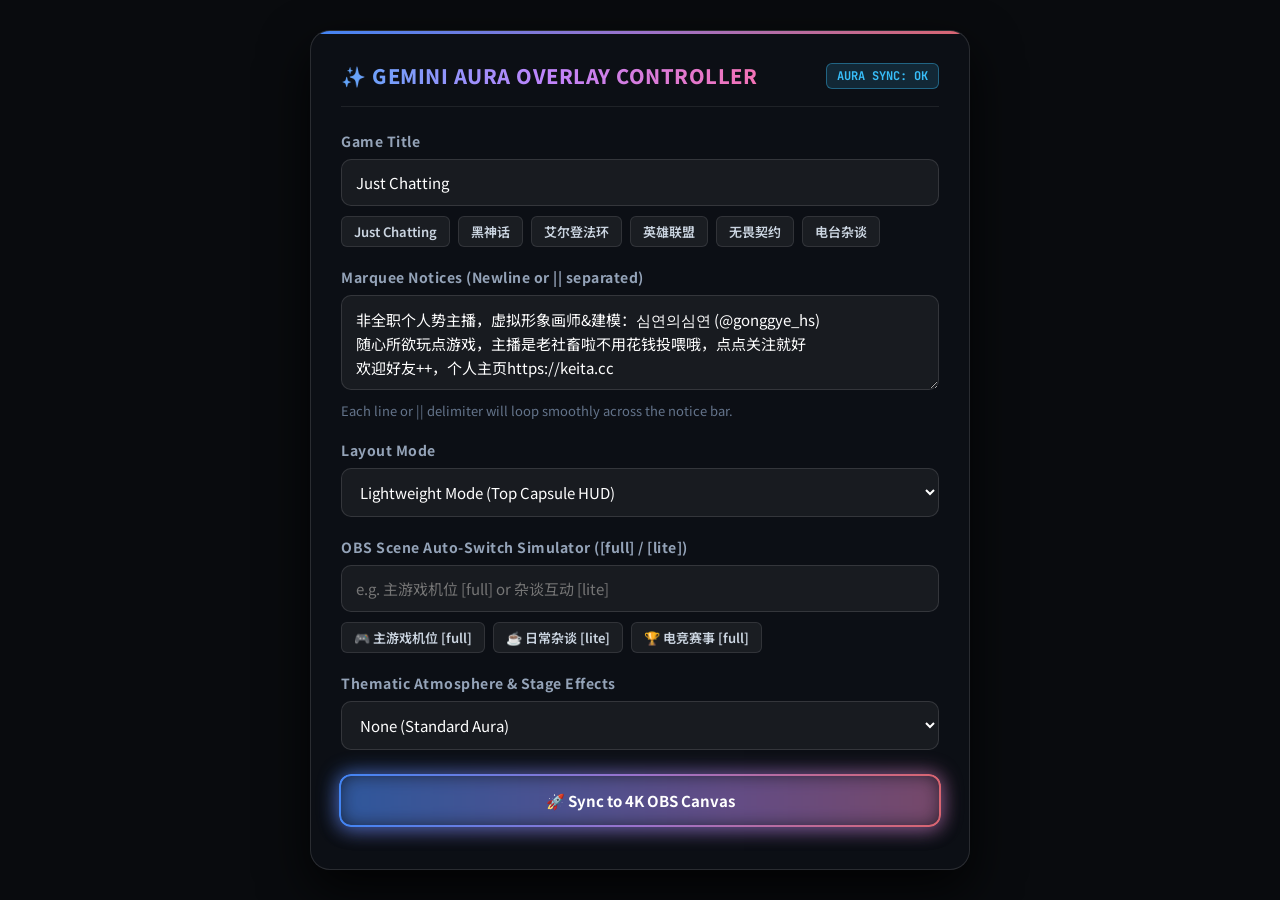
==== controller.html @ c2fd2134 "chore: update default domain, title, and notices configuration" ====
<!DOCTYPE html>
<html lang="zh-CN">
<head>
  <meta charset="UTF-8">
  <meta name="viewport" content="width=device-width, initial-scale=1.0">
  <title>Gemini Aura Edition - Overlay Controller</title>
  <style>
    @import url('https://fonts.googleapis.com/css2?family=Google+Sans:wght@500;700;900&family=Noto+Sans+SC:wght@500;700&family=JetBrains+Mono:wght@600&display=swap');

    * {
      box-sizing: border-box;
      margin: 0;
      padding: 0;
    }

    body {
      background: #090b0e;
      color: #f8fafc;
      font-family: 'Google Sans', 'Noto Sans SC', sans-serif;
      padding: 30px;
      display: flex;
      justify-content: center;
      min-height: 100vh;
    }

    .controller-chassis {
      width: 100%;
      max-width: 660px;
      background: rgba(13, 16, 23, 0.94);
      backdrop-filter: blur(24px);
      border: 1px solid rgba(255, 255, 255, 0.12);
      border-radius: 20px;
      padding: 30px;
      box-shadow: 0 20px 50px rgba(0, 0, 0, 0.8);
      position: relative;
      overflow: hidden;
    }

    /* Top rim light */
    .controller-chassis::before {
      content: '';
      position: absolute;
      top: 0;
      left: 0;
      right: 0;
      height: 3px;
      background: linear-gradient(90deg, #4285f4 0%, #9b72cb 50%, #d96570 100%);
    }

    .header-bar {
      display: flex;
      align-items: center;
      justify-content: space-between;
      border-bottom: 1px solid rgba(255, 255, 255, 0.08);
      padding-bottom: 16px;
      margin-bottom: 24px;
    }

    .header-title {
      font-size: 20px;
      font-weight: 800;
      background: linear-gradient(90deg, #60a5fa 0%, #c084fc 50%, #f472b6 100%);
      -webkit-background-clip: text;
      -webkit-text-fill-color: transparent;
      letter-spacing: 0.5px;
      display: flex;
      align-items: center;
      gap: 10px;
    }

    .status-badge {
      font-family: 'JetBrains Mono', monospace;
      font-size: 12px;
      font-weight: 700;
      background: rgba(56, 189, 248, 0.15);
      color: #38bdf8;
      border: 1px solid rgba(56, 189, 248, 0.4);
      padding: 4px 10px;
      border-radius: 6px;
    }

    .form-group {
      margin-bottom: 20px;
    }

    label {
      display: block;
      font-size: 14px;
      font-weight: 700;
      color: #94a3b8;
      margin-bottom: 8px;
      letter-spacing: 0.5px;
    }

    input, textarea, select {
      width: 100%;
      background: rgba(255, 255, 255, 0.05);
      border: 1px solid rgba(255, 255, 255, 0.12);
      border-radius: 10px;
      padding: 12px 14px;
      color: #fff;
      font-family: inherit;
      font-size: 15px;
      transition: all 0.2s;
    }

    input:focus, textarea:focus, select:focus {
      outline: none;
      border-color: #9b72cb;
      box-shadow: 0 0 14px rgba(155, 114, 203, 0.4);
      background: rgba(255, 255, 255, 0.08);
    }

    select option {
      background: #0d1017;
      color: #fff;
    }

    textarea {
      resize: vertical;
      min-height: 95px;
      line-height: 1.6;
    }

    .help-hint {
      font-size: 13px;
      color: #64748b;
      margin-top: 6px;
    }

    .button-row {
      display: flex;
      gap: 14px;
      margin-top: 26px;
    }

    button {
      flex: 1;
      padding: 14px 18px;
      border-radius: 10px;
      font-family: inherit;
      font-size: 15px;
      font-weight: 700;
      cursor: pointer;
      transition: all 0.15s;
    }

    .btn-submit {
      position: relative;
      background: rgba(18, 21, 28, 0.95);
      color: #ffffff;
      border: none;
      box-shadow: 0 4px 20px rgba(155, 114, 203, 0.4);
      overflow: visible;
      z-index: 1;
    }

    /* Conic rainbow border */
    .btn-submit::before {
      content: '';
      position: absolute;
      inset: -2px;
      border-radius: 12px;
      padding: 2px;
      background: linear-gradient(90deg, #4285f4, #9b72cb, #d96570, #f59e0b, #4285f4);
      background-size: 200% 100%;
      -webkit-mask: 
        linear-gradient(#fff 0 0) content-box, 
        linear-gradient(#fff 0 0);
      -webkit-mask-composite: xor;
      mask-composite: exclude;
      animation: rainbow-slide 3s linear infinite;
      pointer-events: none;
    }

    /* Rainbow halo */
    .btn-submit::after {
      content: '';
      position: absolute;
      inset: -4px;
      border-radius: 14px;
      background: linear-gradient(90deg, #4285f4, #9b72cb, #d96570, #f59e0b);
      background-size: 200% 100%;
      filter: blur(10px);
      opacity: 0.6;
      z-index: -1;
      animation: rainbow-slide 3s linear infinite;
      pointer-events: none;
    }

    @keyframes rainbow-slide {
      0% { background-position: 0% 50%; }
      100% { background-position: 200% 50%; }
    }

    .btn-submit:hover {
      transform: translateY(-1px);
    }

    .btn-submit:active {
      transform: translateY(1px);
    }

    .quick-preset-chips {
      display: flex;
      gap: 8px;
      flex-wrap: wrap;
      margin-top: 10px;
    }

    .preset-chip {
      background: rgba(255, 255, 255, 0.06);
      border: 1px solid rgba(255, 255, 255, 0.1);
      color: #cbd5e1;
      font-size: 13px;
      font-weight: 600;
      padding: 5px 12px;
      border-radius: 6px;
      cursor: pointer;
      transition: all 0.15s;
    }

    .preset-chip:hover {
      border-color: #9b72cb;
      color: #c4b5fd;
      background: rgba(155, 114, 203, 0.15);
    }

    .alert-toast {
      margin-top: 18px;
      padding: 12px 16px;
      background: rgba(155, 114, 203, 0.2);
      border: 1px solid rgba(155, 114, 203, 0.5);
      color: #e2e8f0;
      border-radius: 8px;
      font-size: 14px;
      font-weight: 700;
      display: none;
      text-align: center;
    }
  </style>
</head>
<body>

  <div class="controller-chassis">
    <div class="header-bar">
      <div class="header-title">
        <span>✨ GEMINI AURA OVERLAY CONTROLLER</span>
      </div>
      <div class="status-badge" id="statusBadge">AURA SYNC: OK</div>
    </div>

    <form id="controlForm">
      <div class="form-group">
        <label>Game Title</label>
        <input type="text" id="ctrlGame" value="Just Chatting">
        <div class="quick-preset-chips">
          <span class="preset-chip" onclick="setGame('Just Chatting')">Just Chatting</span>
          <span class="preset-chip" onclick="setGame('黑神话：悟空')">黑神话</span>
          <span class="preset-chip" onclick="setGame('艾尔登法环: 黄金树幽影')">艾尔登法环</span>
          <span class="preset-chip" onclick="setGame('英雄联盟 LOL')">英雄联盟</span>
          <span class="preset-chip" onclick="setGame('无畏契约 VALORANT')">无畏契约</span>
          <span class="preset-chip" onclick="setGame('夜间电台 / 互动慢聊')">电台杂谈</span>
        </div>
      </div>

      <div class="form-group">
        <label>Marquee Notices (Newline or || separated)</label>
        <textarea id="ctrlNotices">非全职个人势主播，虚拟形象画师&建模：심연의심연 (@gonggye_hs)
随心所欲玩点游戏，主播是老社畜啦不用花钱投喂哦，点点关注就好
欢迎好友++，个人主页https://keita.cc</textarea>
        <div class="help-hint">Each line or || delimiter will loop smoothly across the notice bar.</div>
      </div>

      <div class="form-group">
        <label>Layout Mode</label>
        <select id="ctrlMode">
          <option value="light">Lightweight Mode (Top Capsule HUD)</option>
          <option value="full">Full Stage Mode (85% 4K Game Frame + Bottom Dock)</option>
        </select>
      </div>

      <div class="form-group">
        <label>OBS Scene Auto-Switch Simulator ([full] / [lite])</label>
        <input type="text" id="ctrlScene" placeholder="e.g. 主游戏机位 [full] or 杂谈互动 [lite]">
        <div class="quick-preset-chips">
          <span class="preset-chip" onclick="setScene('主游戏机位 [full]')">🎮 主游戏机位 [full]</span>
          <span class="preset-chip" onclick="setScene('日常杂谈 [lite]')">☕ 日常杂谈 [lite]</span>
          <span class="preset-chip" onclick="setScene('电竞赛事机位 [full]')">🏆 电竞赛事 [full]</span>
        </div>
      </div>

      <div class="form-group">
        <label>Thematic Atmosphere & Stage Effects</label>
        <select id="ctrlEffect">
          <option value="none">None (Standard Aura)</option>
          <option value="lights">🎄 Festive Garland Lights</option>
          <option value="snow">❄️ Winter Frost & Snowfall</option>
          <option value="both">✨ Garland Lights + Snowfall</option>
          <option value="newyear">🧧 Chinese New Year (Grand Palace Lanterns & Auspicious Gold Dust)</option>
          <option value="halloween">🎃 Halloween Night (Cobweb, Spider, Spooky Tree & Jack-o'-Lantern)</option>
          <option value="romantic">🌸 Romantic Sakura (Blooming Cherry Branches & Hanafubuki Petal Storm)</option>
        </select>
      </div>

      <div class="button-row">
        <button type="submit" class="btn-submit">🚀 Sync to 4K OBS Canvas</button>
      </div>

      <div class="alert-toast" id="toast">✔ Synchronized to OBS canvas</div>
    </form>
  </div>

  <script>
    const channel = new BroadcastChannel('obs_overlay_sync');
    const toast = document.getElementById('toast');

    function showToast(msg) {
      toast.textContent = msg;
      toast.style.display = 'block';
      setTimeout(() => {
        toast.style.display = 'none';
      }, 2500);
    }

    function setGame(title) {
      document.getElementById('ctrlGame').value = title;
    }

    function setScene(name) {
      document.getElementById('ctrlScene').value = name;
      const lower = name.toLowerCase();
      if (lower.includes('[full]') || lower.includes('【full】') || lower.includes('[全量]') || lower.includes('【全量】')) {
        document.getElementById('ctrlMode').value = 'full';
      } else if (lower.includes('[lite]') || lower.includes('【lite】') || lower.includes('[light]') || lower.includes('【light】') || lower.includes('[轻量]') || lower.includes('【轻量】')) {
        document.getElementById('ctrlMode').value = 'light';
      }
    }

    document.getElementById('controlForm').addEventListener('submit', (e) => {
      e.preventDefault();
      
      const gameTitle = document.getElementById('ctrlGame').value.trim();
      const rawNotices = document.getElementById('ctrlNotices').value;
      const themeEffect = document.getElementById('ctrlEffect').value;
      const layoutMode = document.getElementById('ctrlMode').value;
      const sceneName = document.getElementById('ctrlScene').value.trim();
      const notices = rawNotices
        .split(/\r?\n|\|\|/)
        .map(s => s.trim())
        .filter(Boolean);

      channel.postMessage({
        gameTitle,
        notices,
        themeEffect,
        layoutMode,
        sceneName
      });

      showToast('✔ Synchronized to OBS canvas');
    });
  </script>
</body>
</html>
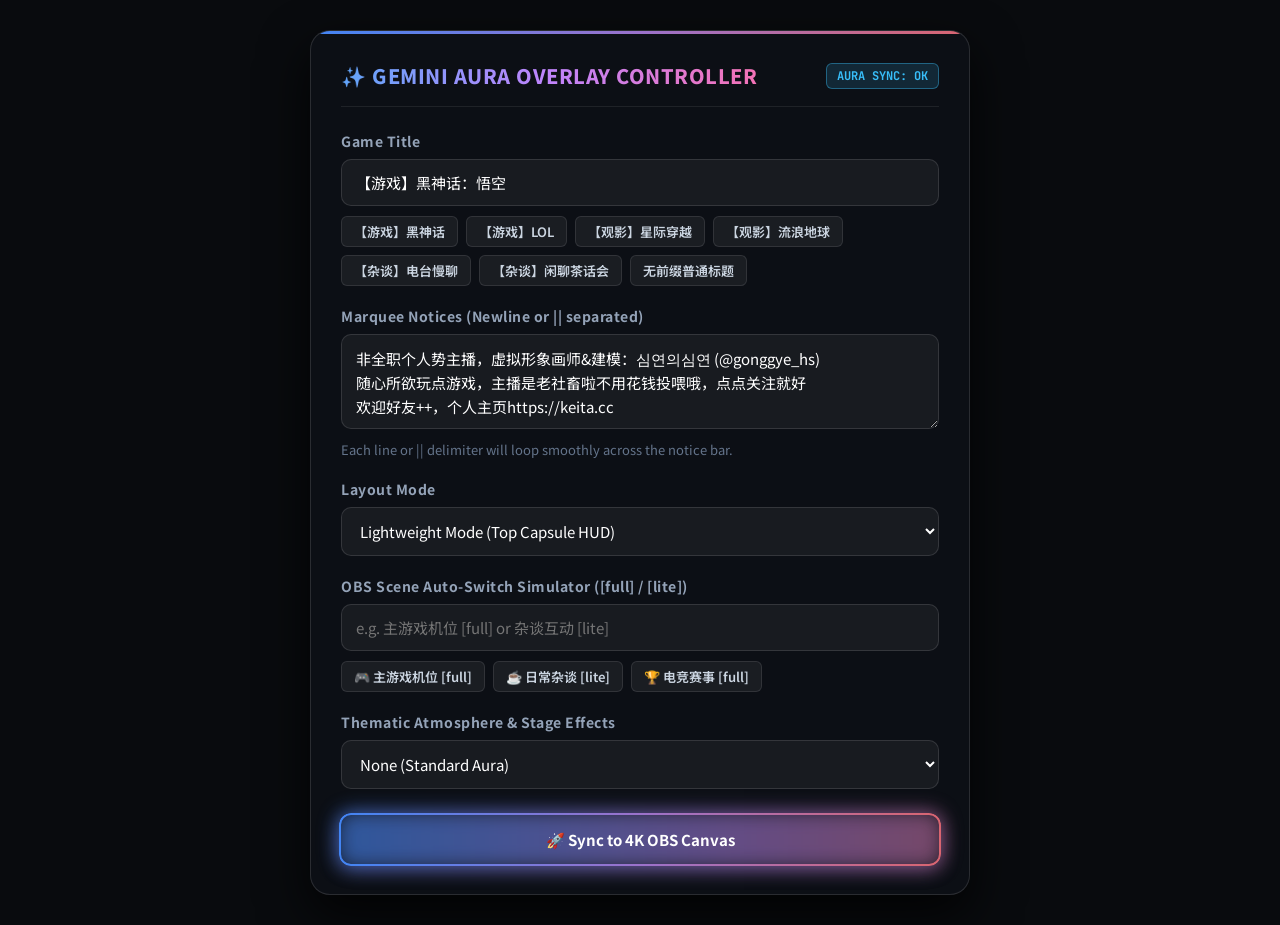
==== commit 77c5ea1d: "feat(badges): auto-detect title categories and add animated badges for game, movie, chat, and notice" ====
--- a/controller.html
+++ b/controller.html
@@ -253,14 +253,15 @@
     <form id="controlForm">
       <div class="form-group">
         <label>Game Title</label>
-        <input type="text" id="ctrlGame" value="Just Chatting">
+        <input type="text" id="ctrlGame" value="【游戏】黑神话：悟空">
         <div class="quick-preset-chips">
-          <span class="preset-chip" onclick="setGame('Just Chatting')">Just Chatting</span>
-          <span class="preset-chip" onclick="setGame('黑神话：悟空')">黑神话</span>
-          <span class="preset-chip" onclick="setGame('艾尔登法环: 黄金树幽影')">艾尔登法环</span>
-          <span class="preset-chip" onclick="setGame('英雄联盟 LOL')">英雄联盟</span>
-          <span class="preset-chip" onclick="setGame('无畏契约 VALORANT')">无畏契约</span>
-          <span class="preset-chip" onclick="setGame('夜间电台 / 互动慢聊')">电台杂谈</span>
+          <span class="preset-chip" onclick="setGame('【游戏】黑神话：悟空')">【游戏】黑神话</span>
+          <span class="preset-chip" onclick="setGame('【游戏】英雄联盟 LOL')">【游戏】LOL</span>
+          <span class="preset-chip" onclick="setGame('【观影】星际穿越 Interstellar')">【观影】星际穿越</span>
+          <span class="preset-chip" onclick="setGame('【观影】流浪地球 2')">【观影】流浪地球</span>
+          <span class="preset-chip" onclick="setGame('【杂谈】夜间电台 / 互动慢聊')">【杂谈】电台慢聊</span>
+          <span class="preset-chip" onclick="setGame('【杂谈】周末闲聊茶话会')">【杂谈】闲聊茶话会</span>
+          <span class="preset-chip" onclick="setGame('Just Chatting')">无前缀普通标题</span>
         </div>
       </div>
 
@@ -276,7 +277,7 @@
         <label>Layout Mode</label>
         <select id="ctrlMode">
           <option value="light">Lightweight Mode (Top Capsule HUD)</option>
-          <option value="full">Full Stage Mode (85% 4K Game Frame + Bottom Dock)</option>
+          <option value="full">Full Stage Mode (Game Frame + Bottom Dock)</option>
         </select>
       </div>
 
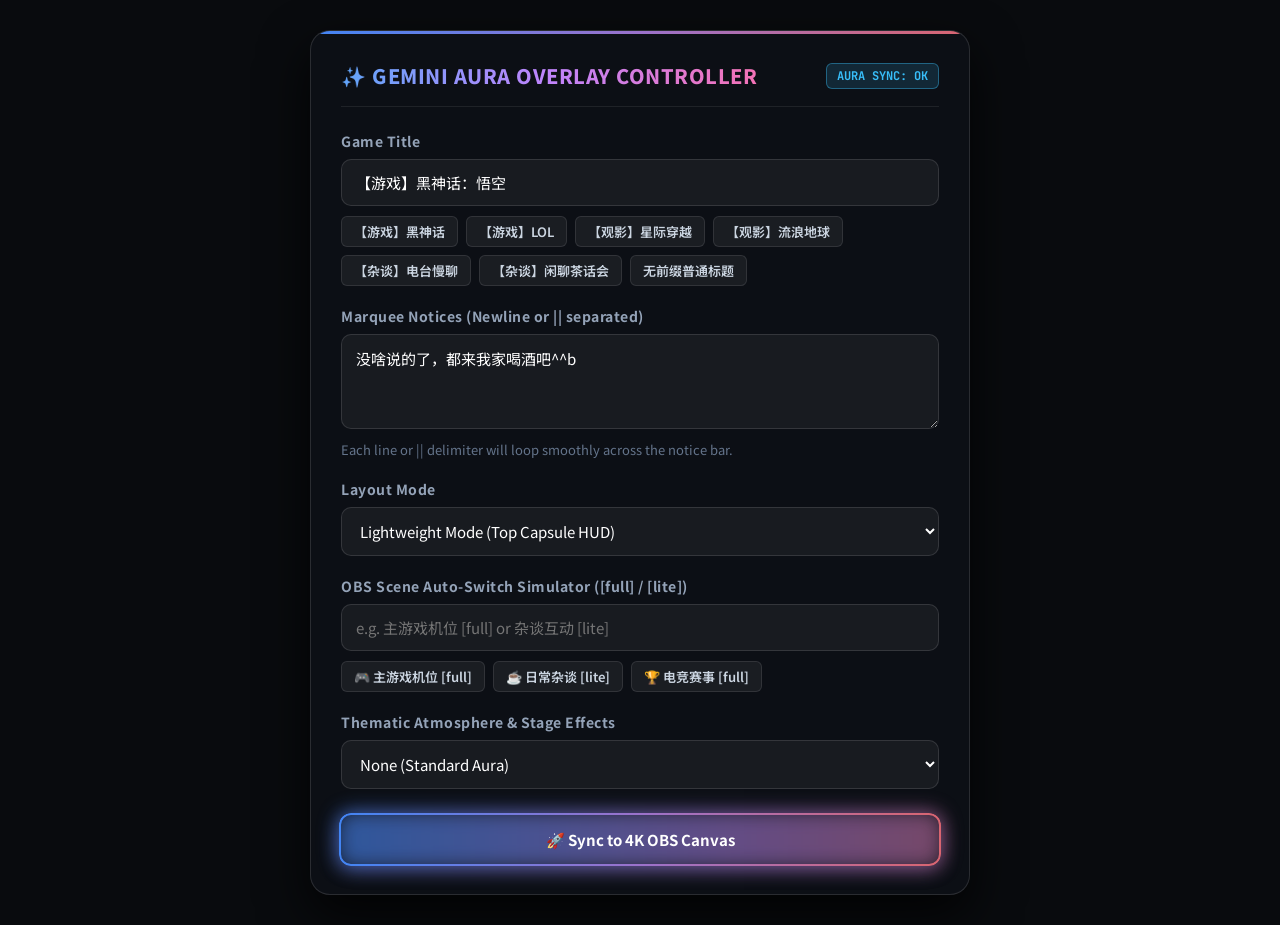
==== commit b25225d6: "chore(notices): update default marquee notice text" ====
--- a/controller.html
+++ b/controller.html
@@ -267,9 +267,7 @@
 
       <div class="form-group">
         <label>Marquee Notices (Newline or || separated)</label>
-        <textarea id="ctrlNotices">非全职个人势主播，虚拟形象画师&建模：심연의심연 (@gonggye_hs)
-随心所欲玩点游戏，主播是老社畜啦不用花钱投喂哦，点点关注就好
-欢迎好友++，个人主页https://keita.cc</textarea>
+        <textarea id="ctrlNotices">没啥说的了，都来我家喝酒吧^^b</textarea>
         <div class="help-hint">Each line or || delimiter will loop smoothly across the notice bar.</div>
       </div>
 
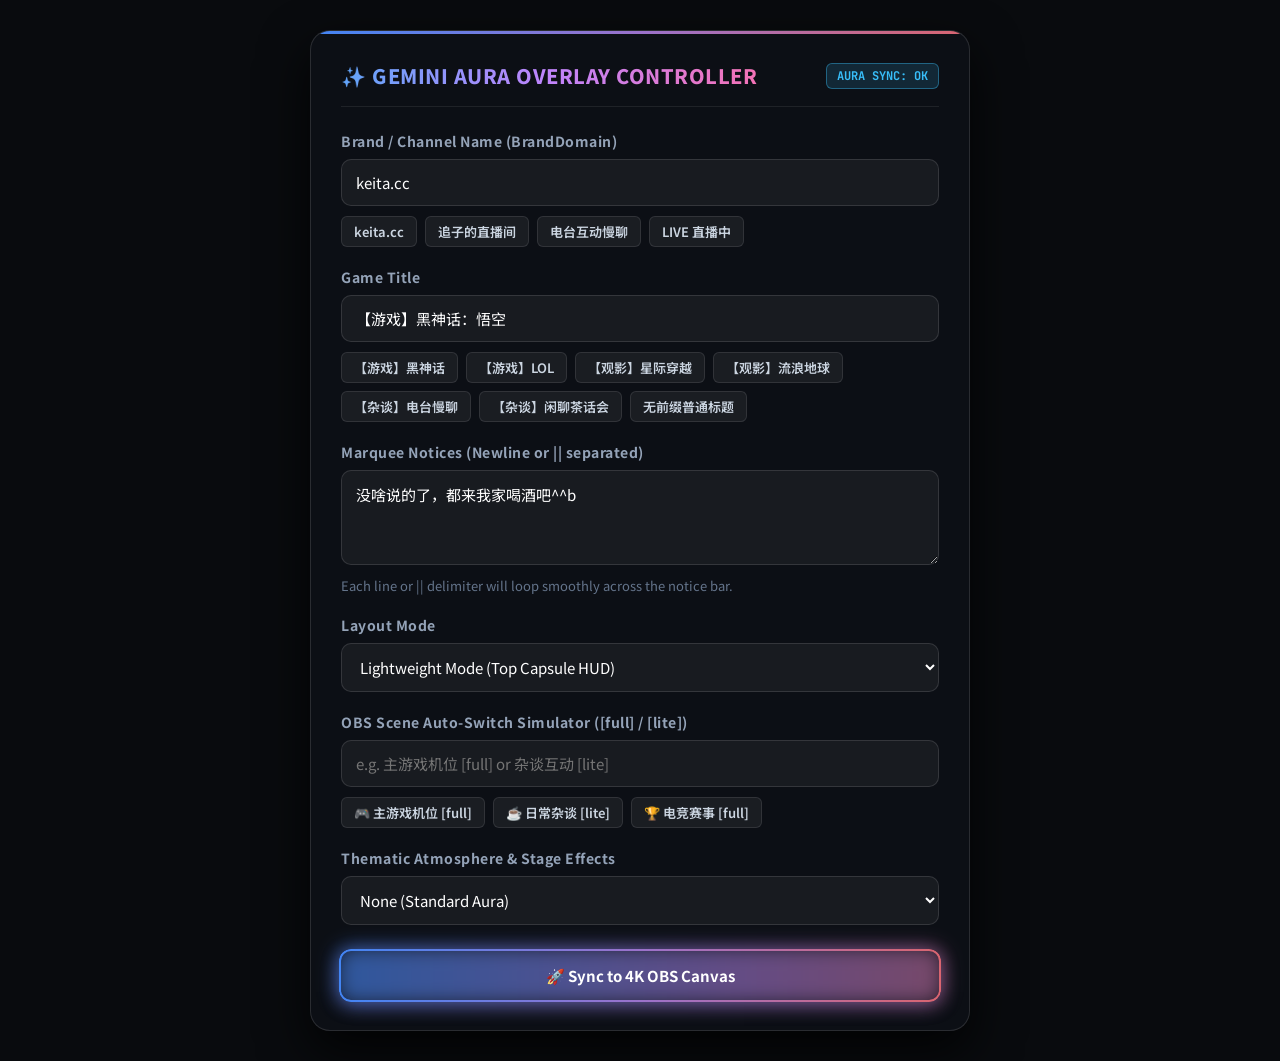
==== commit 1b9b599f: "feat(typography): add Chinese font fallback and alias support for brand domain" ====
--- a/controller.html
+++ b/controller.html
@@ -252,6 +252,17 @@
 
     <form id="controlForm">
       <div class="form-group">
+        <label>Brand / Channel Name (BrandDomain)</label>
+        <input type="text" id="ctrlDomain" value="keita.cc">
+        <div class="quick-preset-chips">
+          <span class="preset-chip" onclick="setDomain('keita.cc')">keita.cc</span>
+          <span class="preset-chip" onclick="setDomain('追子的直播间')">追子的直播间</span>
+          <span class="preset-chip" onclick="setDomain('电台互动慢聊')">电台互动慢聊</span>
+          <span class="preset-chip" onclick="setDomain('LIVE 直播中')">LIVE 直播中</span>
+        </div>
+      </div>
+
+      <div class="form-group">
         <label>Game Title</label>
         <input type="text" id="ctrlGame" value="【游戏】黑神话：悟空">
         <div class="quick-preset-chips">
@@ -322,6 +333,10 @@
       }, 2500);
     }
 
+    function setDomain(domain) {
+      document.getElementById('ctrlDomain').value = domain;
+    }
+
     function setGame(title) {
       document.getElementById('ctrlGame').value = title;
     }
@@ -339,6 +354,7 @@
     document.getElementById('controlForm').addEventListener('submit', (e) => {
       e.preventDefault();
       
+      const brandDomain = document.getElementById('ctrlDomain').value.trim();
       const gameTitle = document.getElementById('ctrlGame').value.trim();
       const rawNotices = document.getElementById('ctrlNotices').value;
       const themeEffect = document.getElementById('ctrlEffect').value;
@@ -350,6 +366,7 @@
         .filter(Boolean);
 
       channel.postMessage({
+        brandDomain,
         gameTitle,
         notices,
         themeEffect,
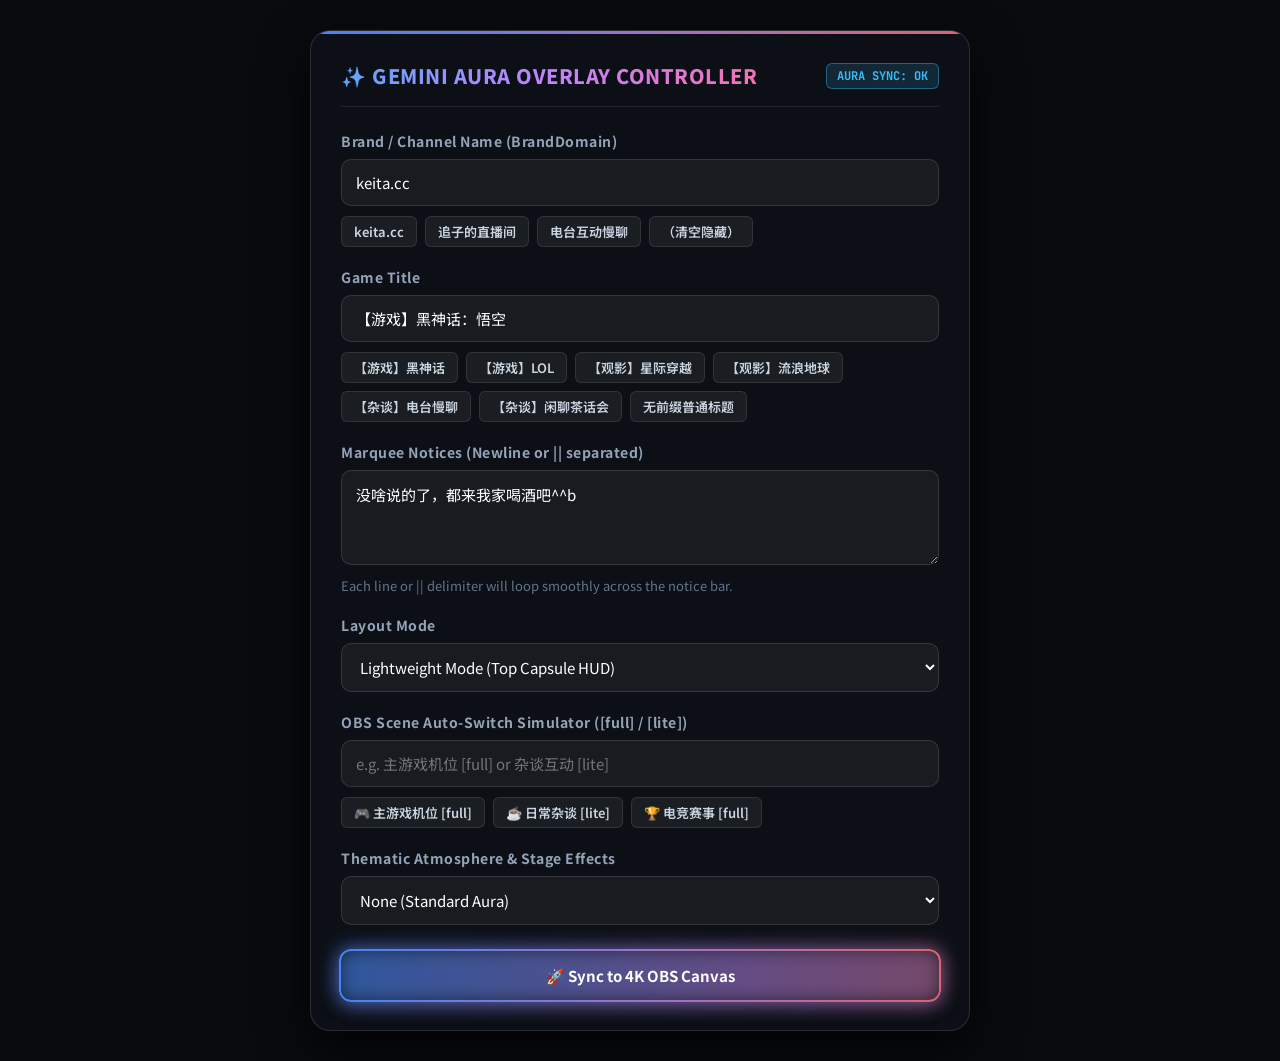
==== commit b4004973: "feat(ui): automatically hide brand domain badge when empty or set to none" ====
--- a/controller.html
+++ b/controller.html
@@ -258,7 +258,7 @@
           <span class="preset-chip" onclick="setDomain('keita.cc')">keita.cc</span>
           <span class="preset-chip" onclick="setDomain('追子的直播间')">追子的直播间</span>
           <span class="preset-chip" onclick="setDomain('电台互动慢聊')">电台互动慢聊</span>
-          <span class="preset-chip" onclick="setDomain('LIVE 直播中')">LIVE 直播中</span>
+          <span class="preset-chip" onclick="setDomain('')">（清空隐藏）</span>
         </div>
       </div>
 
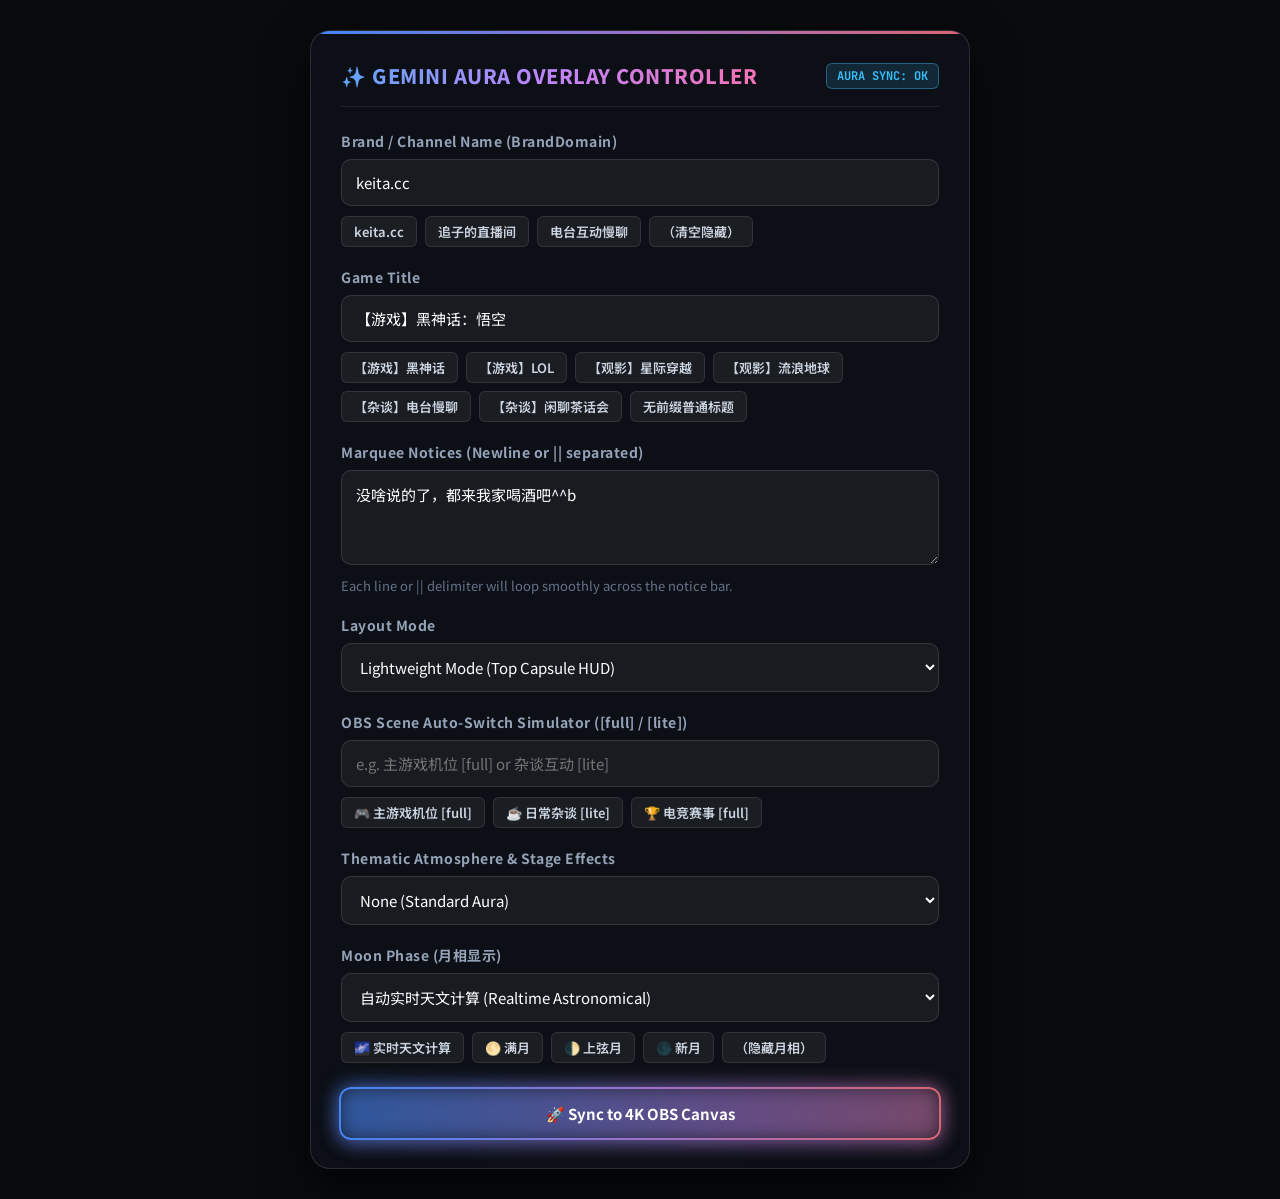
==== commit 81a107eb: "feat(astronomy): add realtime moon phase complication with celestial svg rendering and lunar calenda" ====
--- a/controller.html
+++ b/controller.html
@@ -313,6 +313,29 @@
         </select>
       </div>
 
+      <div class="form-group">
+        <label>Moon Phase (月相显示)</label>
+        <select id="ctrlMoon">
+          <option value="auto">自动实时天文计算 (Realtime Astronomical)</option>
+          <option value="满月">满月 (Full Moon 🌕)</option>
+          <option value="上弦月">上弦月 (First Quarter 🌓)</option>
+          <option value="下弦月">下弦月 (Last Quarter 🌗)</option>
+          <option value="新月">新月 (New Moon 🌑)</option>
+          <option value="蛾眉月">蛾眉月 (Waxing Crescent 🌒)</option>
+          <option value="盈凸月">盈凸月 (Waxing Gibbous 🌔)</option>
+          <option value="亏凸月">亏凸月 (Waning Gibbous 🌖)</option>
+          <option value="残月">残月 (Waning Crescent 🌘)</option>
+          <option value="none">隐藏月相 (Hide)</option>
+        </select>
+        <div class="quick-preset-chips">
+          <span class="preset-chip" onclick="setMoon('auto')">🌌 实时天文计算</span>
+          <span class="preset-chip" onclick="setMoon('满月')">🌕 满月</span>
+          <span class="preset-chip" onclick="setMoon('上弦月')">🌓 上弦月</span>
+          <span class="preset-chip" onclick="setMoon('新月')">🌑 新月</span>
+          <span class="preset-chip" onclick="setMoon('none')">（隐藏月相）</span>
+        </div>
+      </div>
+
       <div class="button-row">
         <button type="submit" class="btn-submit">🚀 Sync to 4K OBS Canvas</button>
       </div>
@@ -349,6 +372,10 @@
       } else if (lower.includes('[lite]') || lower.includes('【lite】') || lower.includes('[light]') || lower.includes('【light】') || lower.includes('[轻量]') || lower.includes('【轻量】')) {
         document.getElementById('ctrlMode').value = 'light';
       }
+    }
+
+    function setMoon(val) {
+      document.getElementById('ctrlMoon').value = val;
     }
 
     document.getElementById('controlForm').addEventListener('submit', (e) => {
@@ -360,6 +387,7 @@
       const themeEffect = document.getElementById('ctrlEffect').value;
       const layoutMode = document.getElementById('ctrlMode').value;
       const sceneName = document.getElementById('ctrlScene').value.trim();
+      const moonPhase = document.getElementById('ctrlMoon').value;
       const notices = rawNotices
         .split(/\r?\n|\|\|/)
         .map(s => s.trim())
@@ -371,7 +399,8 @@
         notices,
         themeEffect,
         layoutMode,
-        sceneName
+        sceneName,
+        moonPhase
       });
 
       showToast('✔ Synchronized to OBS canvas');
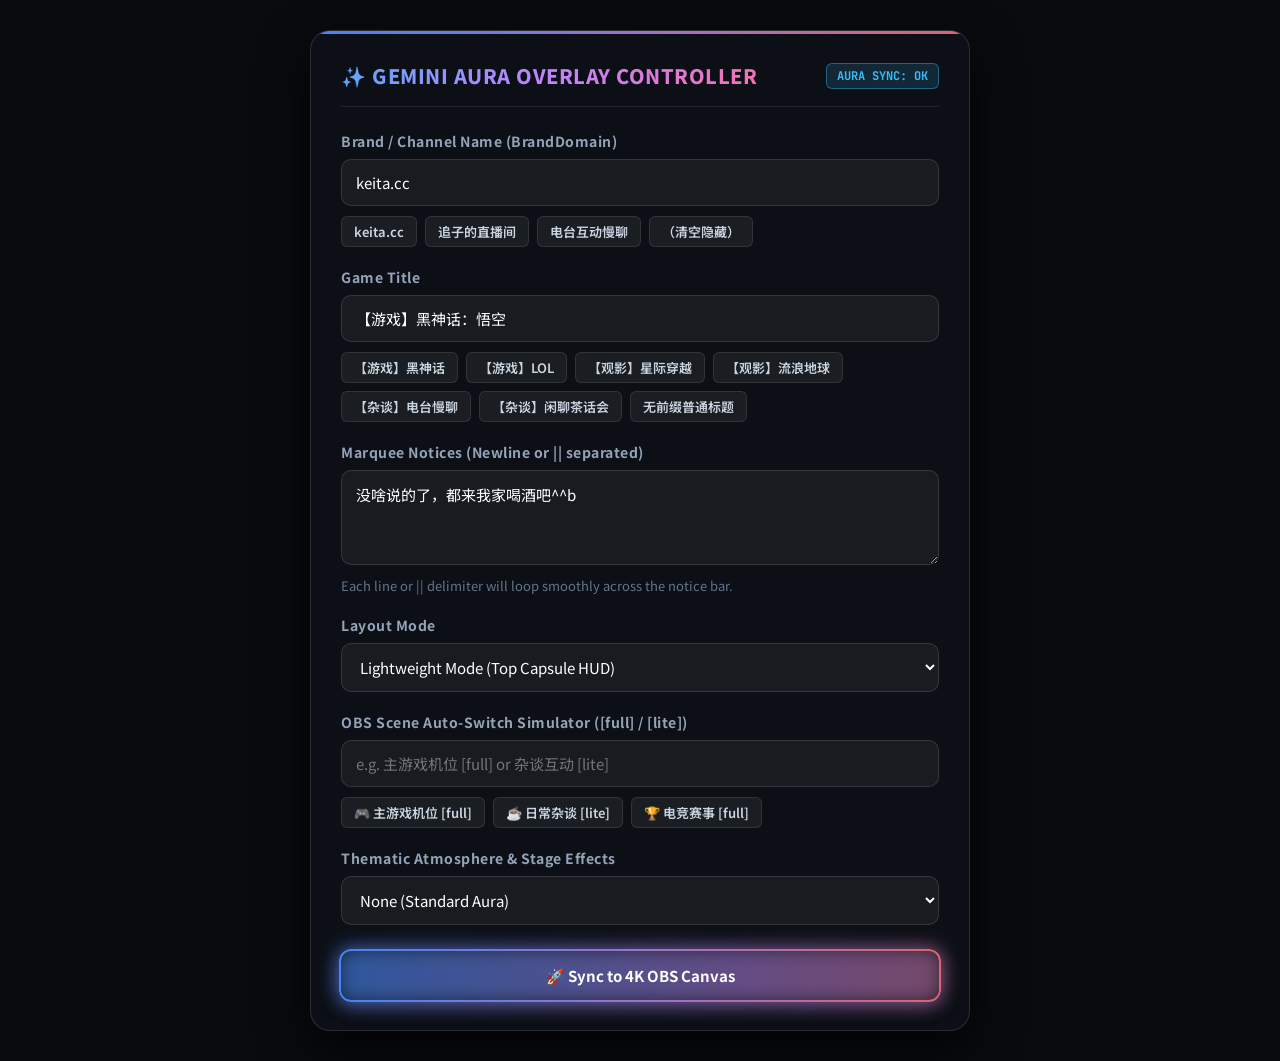
==== commit b7595f64: "revert(astronomy): remove moon phase complication" ====
--- a/controller.html
+++ b/controller.html
@@ -313,29 +313,6 @@
         </select>
       </div>
 
-      <div class="form-group">
-        <label>Moon Phase (月相显示)</label>
-        <select id="ctrlMoon">
-          <option value="auto">自动实时天文计算 (Realtime Astronomical)</option>
-          <option value="满月">满月 (Full Moon 🌕)</option>
-          <option value="上弦月">上弦月 (First Quarter 🌓)</option>
-          <option value="下弦月">下弦月 (Last Quarter 🌗)</option>
-          <option value="新月">新月 (New Moon 🌑)</option>
-          <option value="蛾眉月">蛾眉月 (Waxing Crescent 🌒)</option>
-          <option value="盈凸月">盈凸月 (Waxing Gibbous 🌔)</option>
-          <option value="亏凸月">亏凸月 (Waning Gibbous 🌖)</option>
-          <option value="残月">残月 (Waning Crescent 🌘)</option>
-          <option value="none">隐藏月相 (Hide)</option>
-        </select>
-        <div class="quick-preset-chips">
-          <span class="preset-chip" onclick="setMoon('auto')">🌌 实时天文计算</span>
-          <span class="preset-chip" onclick="setMoon('满月')">🌕 满月</span>
-          <span class="preset-chip" onclick="setMoon('上弦月')">🌓 上弦月</span>
-          <span class="preset-chip" onclick="setMoon('新月')">🌑 新月</span>
-          <span class="preset-chip" onclick="setMoon('none')">（隐藏月相）</span>
-        </div>
-      </div>
-
       <div class="button-row">
         <button type="submit" class="btn-submit">🚀 Sync to 4K OBS Canvas</button>
       </div>
@@ -372,10 +349,6 @@
       } else if (lower.includes('[lite]') || lower.includes('【lite】') || lower.includes('[light]') || lower.includes('【light】') || lower.includes('[轻量]') || lower.includes('【轻量】')) {
         document.getElementById('ctrlMode').value = 'light';
       }
-    }
-
-    function setMoon(val) {
-      document.getElementById('ctrlMoon').value = val;
     }
 
     document.getElementById('controlForm').addEventListener('submit', (e) => {
@@ -387,7 +360,6 @@
       const themeEffect = document.getElementById('ctrlEffect').value;
       const layoutMode = document.getElementById('ctrlMode').value;
       const sceneName = document.getElementById('ctrlScene').value.trim();
-      const moonPhase = document.getElementById('ctrlMoon').value;
       const notices = rawNotices
         .split(/\r?\n|\|\|/)
         .map(s => s.trim())
@@ -399,8 +371,7 @@
         notices,
         themeEffect,
         layoutMode,
-        sceneName,
-        moonPhase
+        sceneName
       });
 
       showToast('✔ Synchronized to OBS canvas');
